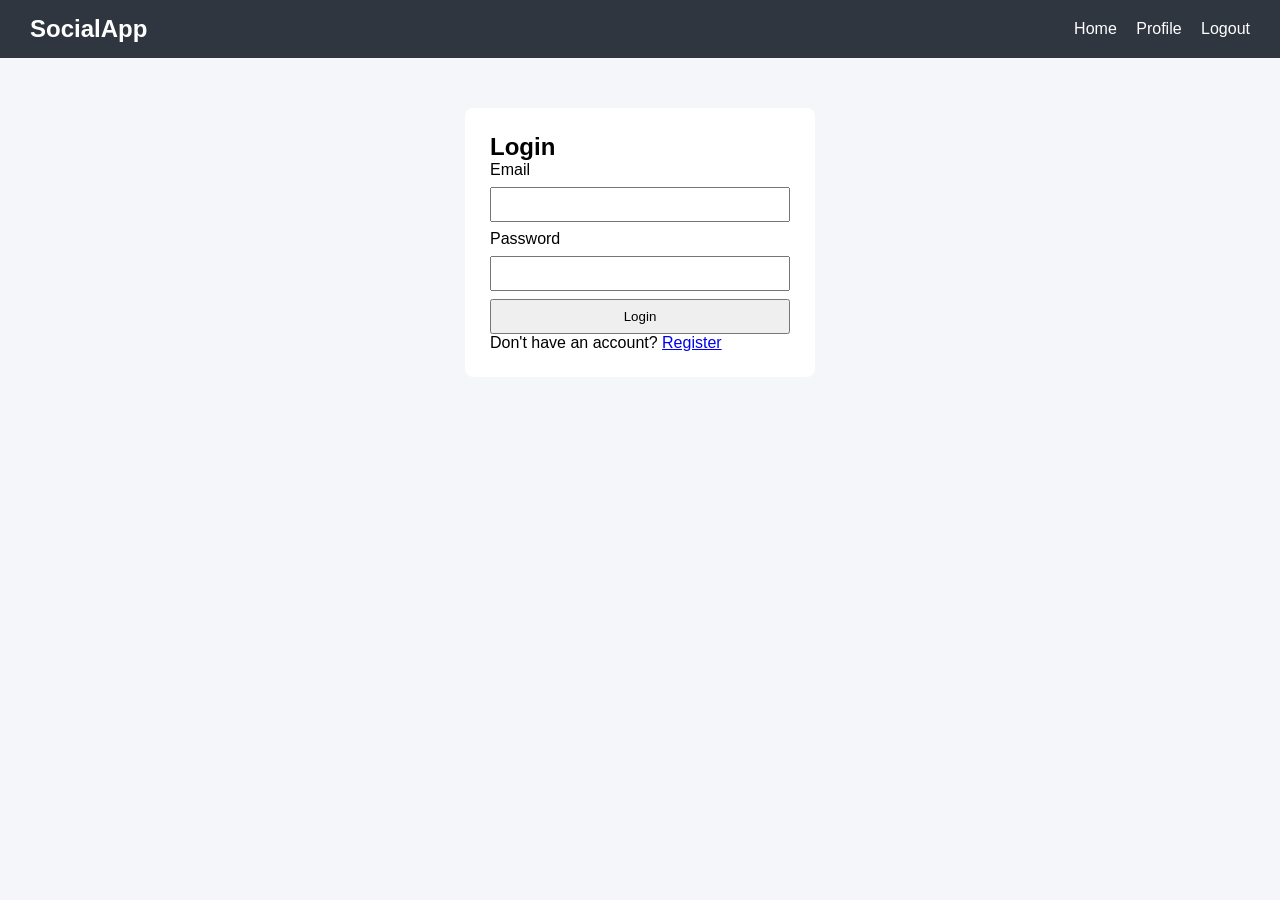
==== social-media-platform/login.html @ 4a555f67 "Added files" ====
<!DOCTYPE html>
<html lang="en">
<head>
    <meta charset="UTF-8">
    <meta name="viewport" content="width=device-width, initial-scale=1.0">
    <title>Login - SocialApp</title>
    <link rel="stylesheet" href="css/style.css">
</head>
<body>

    <nav class="navbar">
        <h1>SocialApp</h1>
        <div class="nav-links">
            <a href="index.html">Home</a>
            <a href="profile.html">Profile</a>
            <a href="login.html">Logout</a>
        </div>
    </nav>
    <main class="container">
    <section class="auth-form">
            <h2>Login</h2>
            <form id="loginForm">
                <label>Email</label>
                <input type="email" id="LoginEmail" required>
                <label>Password</label>
                <input type="password" id="LoginPassword" required>
                <button type="submit">Login</button>
            </form>
                <p>Don't have an account? <a href="register.html">Register</a></p>
        </section>
    </main>
    <script src="js/app.js"></script>
</body>
</html>
---- social-media-platform/css/style.css ----
* {
    margin: 0;
    padding: 0;
    box-sizing: border-box;
    font-family: Arial, Helvetica, sans-serif;
}
body {
    background: #f5f6fa;

}
.navbar {
    display: flex;
    justify-content: space-between;
    align-items: center;
    padding: 15px 30px;
    background: #2f3640;
    color: white;
}
.nav-links a{
    color: white;
    margin-left: 15px;
    text-decoration: none;
}

.nav-links a:hover{
    text-decoration: underline;
}
.container{
    width: 70%;
    margin: 30px auto;
}
.create-post {
    background: white;
    padding: 20px;
    margin-bottom: 20px;
    border-radius: 8px;
}

.create-post textarea {
    width: 100%;
    height: 70px;
    margin-top: 10px;
    padding: 10px;
}

.create-post button {
    margin-top: 10px;
    padding: 8px 15px;
    cursor: pointer;
}

.feed {
    background: white;
    padding: 20px;
    border-radius: 8px;
}
.profile-card {
    background: white;
    padding: 20px;
    border-radius: 8px;
    text-align: center;
    margin-bottom: 20px;
}

.profile-card img {
    border-radius: 50%;
    margin-bottom: 10px;
}

.auth-form {
    background: white;
    padding: 25px;
    width: 350px;
    margin: 50px auto;
    border-radius: 8px;
}
.auth-form input {
    width: 100%;
    padding: 8px;
    margin: 8px 0;
}

.auth-form button {
    padding: 8px;
    width: 100%;
    cursor: pointer;
}
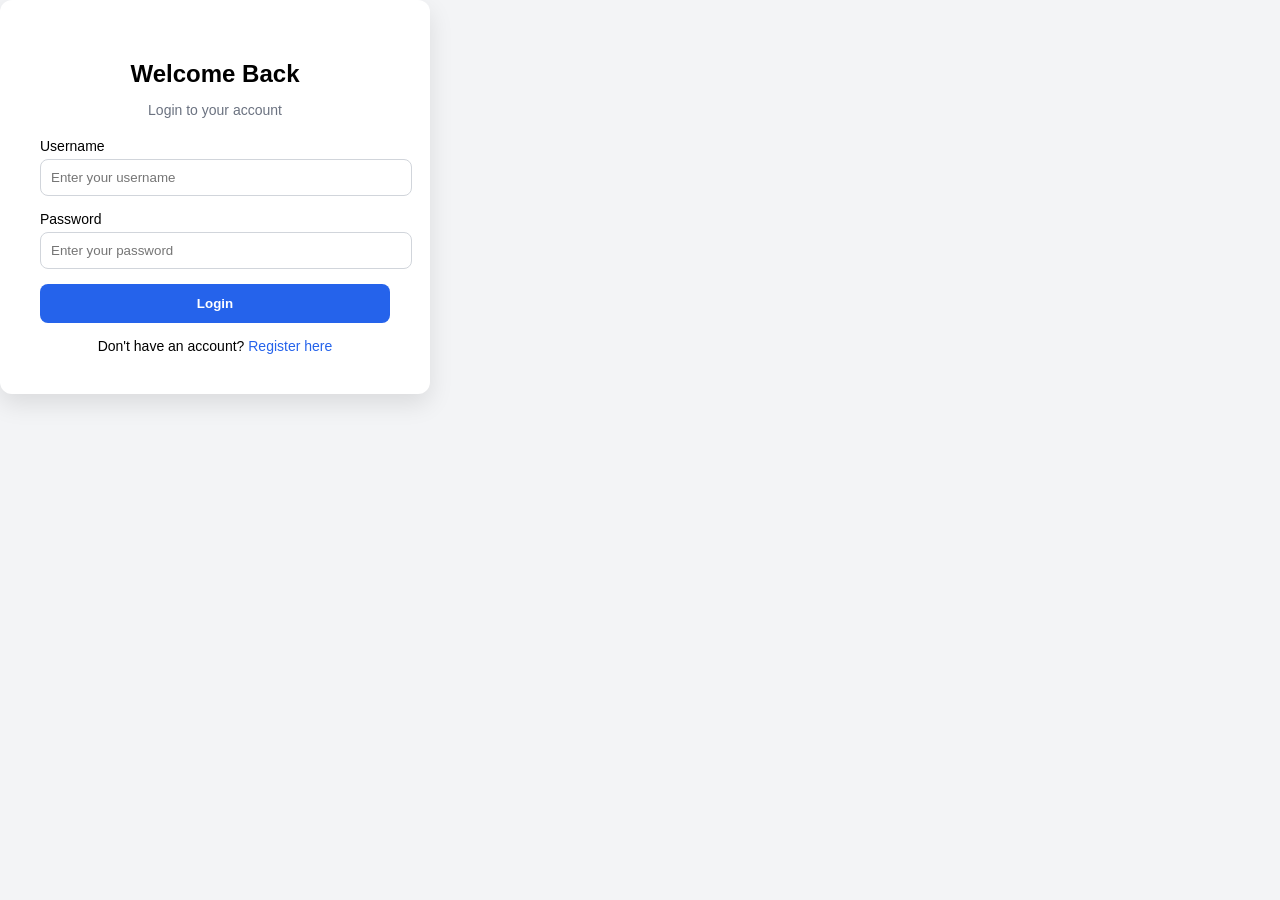
==== commit e9a0c312: "All features done" ====
--- a/social-media-platform/login.html
+++ b/social-media-platform/login.html
@@ -1,34 +1,34 @@
 <!DOCTYPE html>
-<html lang="en">
+<html>
 <head>
-    <meta charset="UTF-8">
-    <meta name="viewport" content="width=device-width, initial-scale=1.0">
-    <title>Login - SocialApp</title>
-    <link rel="stylesheet" href="css/style.css">
+  <link rel="stylesheet" href="css/style.css">
 </head>
 <body>
 
-    <nav class="navbar">
-        <h1>SocialApp</h1>
-        <div class="nav-links">
-            <a href="index.html">Home</a>
-            <a href="profile.html">Profile</a>
-            <a href="login.html">Logout</a>
-        </div>
-    </nav>
-    <main class="container">
-    <section class="auth-form">
-            <h2>Login</h2>
-            <form id="loginForm">
-                <label>Email</label>
-                <input type="email" id="LoginEmail" required>
-                <label>Password</label>
-                <input type="password" id="LoginPassword" required>
-                <button type="submit">Login</button>
-            </form>
-                <p>Don't have an account? <a href="register.html">Register</a></p>
-        </section>
-    </main>
-    <script src="js/app.js"></script>
+  <div class="auth-card">
+    <h2>Welcome Back</h2>
+    <p class="subtitle">Login to your account</p>
+
+    <form onsubmit="login(event)">
+      
+      <div class="input-group">
+        <label>Username</label>
+        <input id="username" placeholder="Enter your username" required>
+      </div>
+
+      <div class="input-group">
+        <label>Password</label>
+        <input id="password" type="password" placeholder="Enter your password" required>
+      </div>
+
+      <button class="btn">Login</button>
+    </form>
+
+    <div class="auth-link">
+      Don't have an account? <a href="register.html">Register here</a>
+    </div>
+  </div>
+
+  <script src="js/app.js"></script>
 </body>
 </html>
--- a/social-media-platform/css/style.css
+++ b/social-media-platform/css/style.css
@@ -1,87 +1,277 @@
-* {
-    margin: 0;
-    padding: 0;
-    box-sizing: border-box;
-    font-family: Arial, Helvetica, sans-serif;
-}
 body {
-    background: #f5f6fa;
-
-}
+  font-family: Arial, sans-serif;
+  background: #f3f4f6;
+  margin: 0;
+}
+
+
+.main-container {
+  width: 600px;
+  margin: 40px auto;
+}
+
+/* Card container */
+.auth-card {
+  background: white;
+  padding: 40px;
+  border-radius: 12px;
+  width: 350px;
+  box-shadow: 0 10px 25px rgba(0,0,0,0.1);
+  text-align: center;
+}
+
+/* Titles */
+.auth-card h2 {
+  margin-bottom: 5px;
+}
+
+.subtitle {
+  color: #6b7280;
+  font-size: 14px;
+  margin-bottom: 20px;
+}
+
+/* Inputs */
+.input-group {
+  text-align: left;
+  margin-bottom: 15px;
+}
+
+.input-group label {
+  font-size: 14px;
+  display: block;
+  margin-bottom: 5px;
+}
+
+.input-group input {
+  width: 100%;
+  padding: 10px;
+  border: 1px solid #d1d5db;
+  border-radius: 8px;
+}
+
+/* Button */
+.btn {
+  width: 100%;
+  padding: 12px;
+  border: none;
+  background: #2563eb;
+  color: white;
+  border-radius: 8px;
+  cursor: pointer;
+  font-weight: bold;
+}
+
+.btn:hover {
+  background: #1d4ed8;
+}
+
+/* Links */
+.auth-link {
+  margin-top: 15px;
+  font-size: 14px;
+}
+
+.auth-link a {
+  color: #2563eb;
+  text-decoration: none;
+}
+/* NAVBAR */
 .navbar {
-    display: flex;
-    justify-content: space-between;
-    align-items: center;
-    padding: 15px 30px;
-    background: #2f3640;
-    color: white;
-}
-.nav-links a{
-    color: white;
-    margin-left: 15px;
-    text-decoration: none;
-}
-
-.nav-links a:hover{
-    text-decoration: underline;
-}
-.container{
-    width: 70%;
-    margin: 30px auto;
-}
-.create-post {
-    background: white;
-    padding: 20px;
-    margin-bottom: 20px;
-    border-radius: 8px;
-}
-
-.create-post textarea {
-    width: 100%;
-    height: 70px;
-    margin-top: 10px;
-    padding: 10px;
-}
-
-.create-post button {
-    margin-top: 10px;
-    padding: 8px 15px;
-    cursor: pointer;
-}
-
-.feed {
-    background: white;
-    padding: 20px;
-    border-radius: 8px;
-}
+  display: flex;
+  justify-content: space-between;
+  padding: 15px 40px;
+  background: white;
+  width: 100%;
+  box-sizing: border-box;
+}
+
+.logo {
+  font-weight: bold;
+  color: #2563eb;
+  font-size: 20px;
+}
+
+.nav-links a {
+  margin-left: 15px;
+  text-decoration: none;
+  color: #374151;
+}
+
+/* MAIN */
+.main-container {
+  width: 600px;
+  margin: 30px auto;
+}
+
+/* POST BOX */
+textarea {
+  width: 100%;
+  height: 80px;
+  margin-top: 10px;
+  padding: 10px;
+  border-radius: 8px;
+  border: 1px solid #d1d5db;
+}
+
+.post-btn {
+  margin-top: 10px;
+  width: 100px;
+}
+
+/* POST CARD */
+.post-card {
+  background: white;
+  padding: 15px;
+  border-radius: 10px;
+  margin-top: 15px;
+  box-shadow: 0 5px 15px rgba(0,0,0,0.05);
+}
+
+.post-header {
+  display: flex;
+  align-items: center;
+  gap: 10px;
+}
+
+.avatar {
+  width: 40px;
+  height: 40px;
+  background: #9ca3af;
+  border-radius: 50%;
+  display: flex;
+  align-items: center;
+  justify-content: center;
+  color: white;
+}
+
+.post-time {
+  font-size: 12px;
+  color: gray;
+}
+
+.like-btn {
+  margin-top: 10px;
+  background: #fee2e2;
+  border: none;
+  padding: 6px 12px;
+  border-radius: 20px;
+  cursor: pointer;
+}
+.like-btn.liked {
+  background: #fecaca;
+  color: red;
+}
+/* PROFILE */
 .profile-card {
-    background: white;
-    padding: 20px;
-    border-radius: 8px;
-    text-align: center;
-    margin-bottom: 20px;
-}
-
-.profile-card img {
-    border-radius: 50%;
-    margin-bottom: 10px;
-}
-
-.auth-form {
-    background: white;
-    padding: 25px;
-    width: 350px;
-    margin: 50px auto;
-    border-radius: 8px;
-}
-.auth-form input {
-    width: 100%;
-    padding: 8px;
-    margin: 8px 0;
-}
-
-.auth-form button {
-    padding: 8px;
-    width: 100%;
-    cursor: pointer;
+  background: white;
+  padding: 20px;
+  border-radius: 12px;
+  margin-bottom: 20px;
+  box-shadow: 0 5px 15px rgba(0,0,0,0.05);
+}
+
+.profile-header {
+  display: flex;
+  gap: 20px;
+  align-items: center;
+}
+
+.profile-avatar {
+  width: 80px;
+  height: 80px;
+  background: orange;
+  color: white;
+  font-size: 28px;
+  border-radius: 50%;
+  display: flex;
+  align-items: center;
+  justify-content: center;
+}
+
+.profile-stats {
+  margin-top: 10px;
+  font-weight: bold;
+}
+.delete-btn {
+  margin-top: 10px;
+  background: #fee2e2;
+  border: none;
+  padding: 6px 12px;
+  border-radius: 8px;
+  cursor: pointer;
+  color: red;
+}
+.comments {
+  margin-top: 10px;
+}
+
+.comment {
+  font-size: 14px;
+  padding: 5px 0;
+  border-bottom: 1px solid #eee;
+}
+
+.comment-box {
+  display: flex;
+  gap: 5px;
+  margin-top: 10px;
+}
+
+.comment-box input {
+  flex: 1;
+  padding: 8px;
+}
+
+.comment-box button {
+  padding: 8px;
+  background: #2563eb;
+  color: white;
+  border: none;
+  border-radius: 5px;
+}
+.comment-toggle-btn {
+  margin-top: 10px;
+  background: #e5e7eb;
+  border: none;
+  padding: 6px 12px;
+  border-radius: 8px;
+  cursor: pointer;
+}
+
+.comments-section {
+  margin-top: 10px;
+  padding-top: 10px;
+  border-top: 1px solid #eee;
+}
+.follow-btn {
+  margin-top: 10px;
+  padding: 8px 15px;
+  background: #2563eb;
+  color: white;
+  border: none;
+  border-radius: 8px;
+  cursor: pointer;
+}
+
+.follow-btn:hover {
+  background: #1d4ed8;
+}
+.feed-tabs {
+  display: flex;
+  gap: 10px;
+  margin-bottom: 15px;
+}
+
+.feed-tabs button {
+  padding: 8px 15px;
+  border: none;
+  background: #e5e7eb;
+  border-radius: 8px;
+  cursor: pointer;
+}
+
+.feed-tabs button.active {
+  background: #2563eb;
+  color: white;
 }
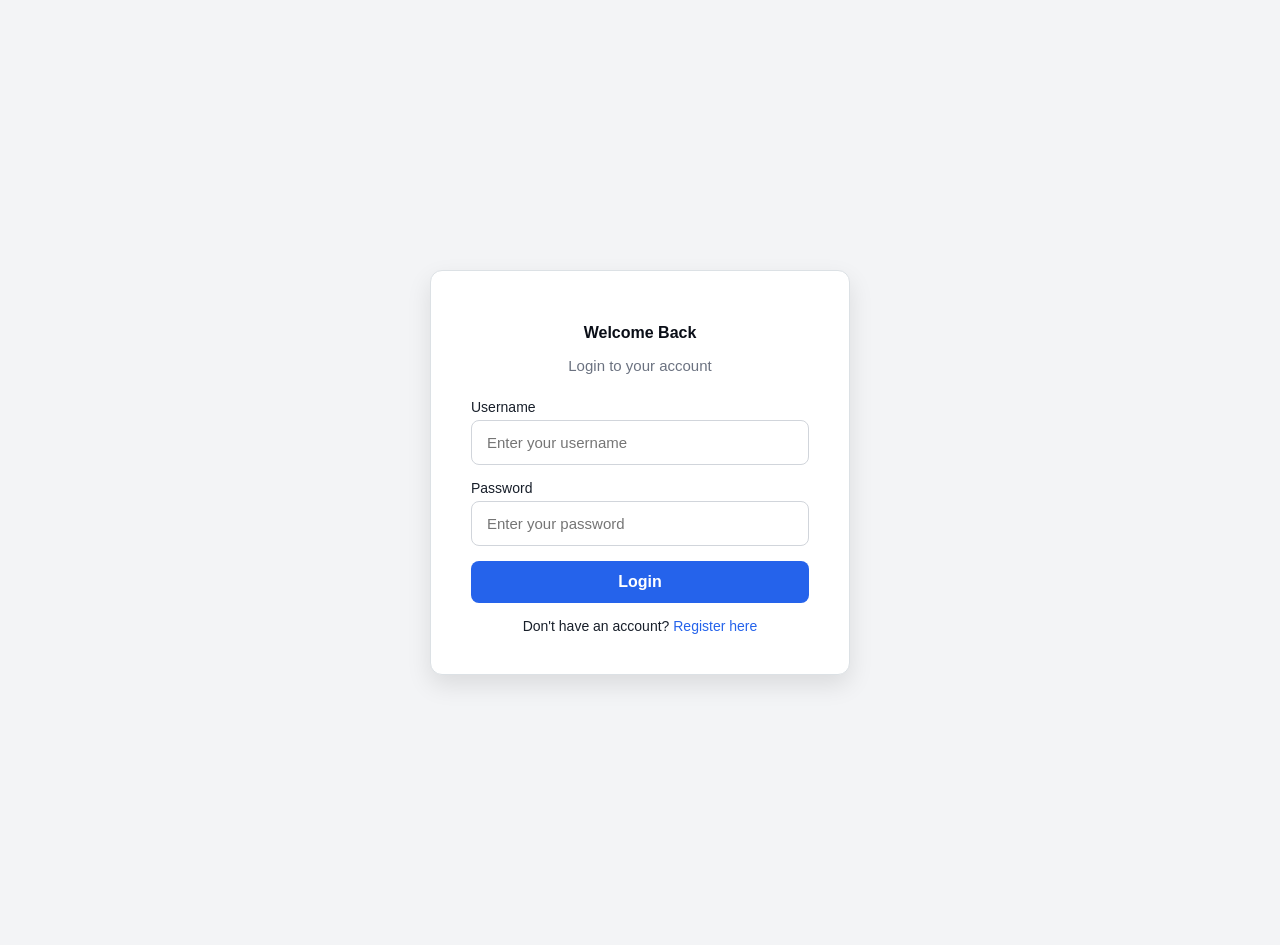
==== commit 43bf9e4b: "some_inhance_in_interface" ====
--- a/social-media-platform/login.html
+++ b/social-media-platform/login.html
@@ -3,8 +3,7 @@
 <head>
   <link rel="stylesheet" href="css/style.css">
 </head>
-<body>
-
+<body class="Auth">
   <div class="auth-card">
     <h2>Welcome Back</h2>
     <p class="subtitle">Login to your account</p>
--- a/social-media-platform/css/style.css
+++ b/social-media-platform/css/style.css
@@ -1,9 +1,19 @@
+* {
+  box-sizing: border-box;
+}
 body {
   font-family: Arial, sans-serif;
   background: #f3f4f6;
+  color: #181f2a;
   margin: 0;
 }
 
+.Auth {
+  display: flex;
+  align-items: center;
+  min-height: 105vh;
+  justify-content: center;
+}
 
 .main-container {
   width: 600px;
@@ -15,20 +25,26 @@
   background: white;
   padding: 40px;
   border-radius: 12px;
-  width: 350px;
+  width: 420px;
+  border: 1px solid #dce1e5;
   box-shadow: 0 10px 25px rgba(0,0,0,0.1);
   text-align: center;
 }
 
 /* Titles */
 .auth-card h2 {
-  margin-bottom: 5px;
+  margin-bottom: 9px;
+  font-weight: bold;
+  font-size: 16px;
 }
 
 .subtitle {
   color: #6b7280;
-  font-size: 14px;
-  margin-bottom: 20px;
+  font-size: 15px;
+  margin-bottom: 25px;
+}
+h2, h3 {
+  color: #0a0e17;
 }
 
 /* Inputs */
@@ -45,9 +61,14 @@
 
 .input-group input {
   width: 100%;
-  padding: 10px;
+  padding: 13px 15px;
   border: 1px solid #d1d5db;
   border-radius: 8px;
+  outline: none;
+  font-size: 15px;
+}
+.input-group input:focus {
+  border-color: #3e73e6;
 }
 
 /* Button */
@@ -59,11 +80,13 @@
   color: white;
   border-radius: 8px;
   cursor: pointer;
+  font-size: 16px;
   font-weight: bold;
 }
 
 .btn:hover {
   background: #1d4ed8;
+
 }
 
 /* Links */
@@ -80,28 +103,50 @@
 .navbar {
   display: flex;
   justify-content: space-between;
-  padding: 15px 40px;
-  background: white;
-  width: 100%;
+  padding: 14px 26px;
+  background: white;
+  width: 100%;
+  box-shadow: 0 2px 10px rgba(0, 0, 0, 0.04);
   box-sizing: border-box;
+  align-items: center;
 }
 
 .logo {
+  font-size: 27px;
   font-weight: bold;
   color: #2563eb;
-  font-size: 20px;
+}
+
+.nav-links {
+  display: flex;
+  gap: 16px;
+  align-items: center;
+  
 }
 
 .nav-links a {
-  margin-left: 15px;
+  font-size: 14px;
   text-decoration: none;
   color: #374151;
 }
+.nav-links a:hover {
+  color: #2e6df7;
+}
 
 /* MAIN */
+.card {
+  background: white;
+  padding: 18px;
+  border-radius: 13px;
+  margin-bottom: 20px;
+  border: 1px solid #dce1e5;
+  box-shadow: 0 4px 13px rgba(0,0,0,0.05);
+}
 .main-container {
-  width: 600px;
-  margin: 30px auto;
+  max-width: 765px;
+  margin: 20px auto;
+  width: 100%;
+
 }
 
 /* POST BOX */
@@ -109,22 +154,28 @@
   width: 100%;
   height: 80px;
   margin-top: 10px;
-  padding: 10px;
-  border-radius: 8px;
+  padding: 11px;
+  border-radius: 8px;
+  resize: none;
   border: 1px solid #d1d5db;
+  outline: none;
+}
+textarea:focus {
+  border-color: #165cf3;
 }
 
 .post-btn {
   margin-top: 10px;
-  width: 100px;
+  width: 97px;
 }
 
 /* POST CARD */
 .post-card {
   background: white;
   padding: 15px;
-  border-radius: 10px;
+  border-radius: 11px;
   margin-top: 15px;
+  border: 1px solid #dce1e5;
   box-shadow: 0 5px 15px rgba(0,0,0,0.05);
 }
 
@@ -135,14 +186,16 @@
 }
 
 .avatar {
-  width: 40px;
-  height: 40px;
+  width: 35px;
+  height: 35px;
   background: #9ca3af;
   border-radius: 50%;
   display: flex;
   align-items: center;
   justify-content: center;
-  color: white;
+  font-size: 15px;
+  color: white;
+
 }
 
 .post-time {
@@ -165,9 +218,10 @@
 /* PROFILE */
 .profile-card {
   background: white;
-  padding: 20px;
+  padding: 19px;
   border-radius: 12px;
   margin-bottom: 20px;
+  border: 1px solid #dce1e5;
   box-shadow: 0 5px 15px rgba(0,0,0,0.05);
 }
 
@@ -178,11 +232,11 @@
 }
 
 .profile-avatar {
-  width: 80px;
-  height: 80px;
+  width: 55px;
+  height: 55px;
   background: orange;
   color: white;
-  font-size: 28px;
+  font-size: 24px;
   border-radius: 50%;
   display: flex;
   align-items: center;
@@ -268,10 +322,25 @@
   border: none;
   background: #e5e7eb;
   border-radius: 8px;
-  cursor: pointer;
-}
-
+  font-size: 11px;
+  transition: 0.2s ease;
+  cursor: pointer;
+}
+.feed-tabs button:hover {
+  background: #dfe3e9;
+  color: #2056e8;
+}
 .feed-tabs button.active {
   background: #2563eb;
   color: white;
-}+}
+.comment-toggle-btn,
+.like-btn,
+.delete-btn {
+  transition: 0.3s ease;
+}
+.comment-toggle-btn:hover,
+.like-btn:hover,
+.delete-btn:hover {
+  opacity: 0.8;
+}
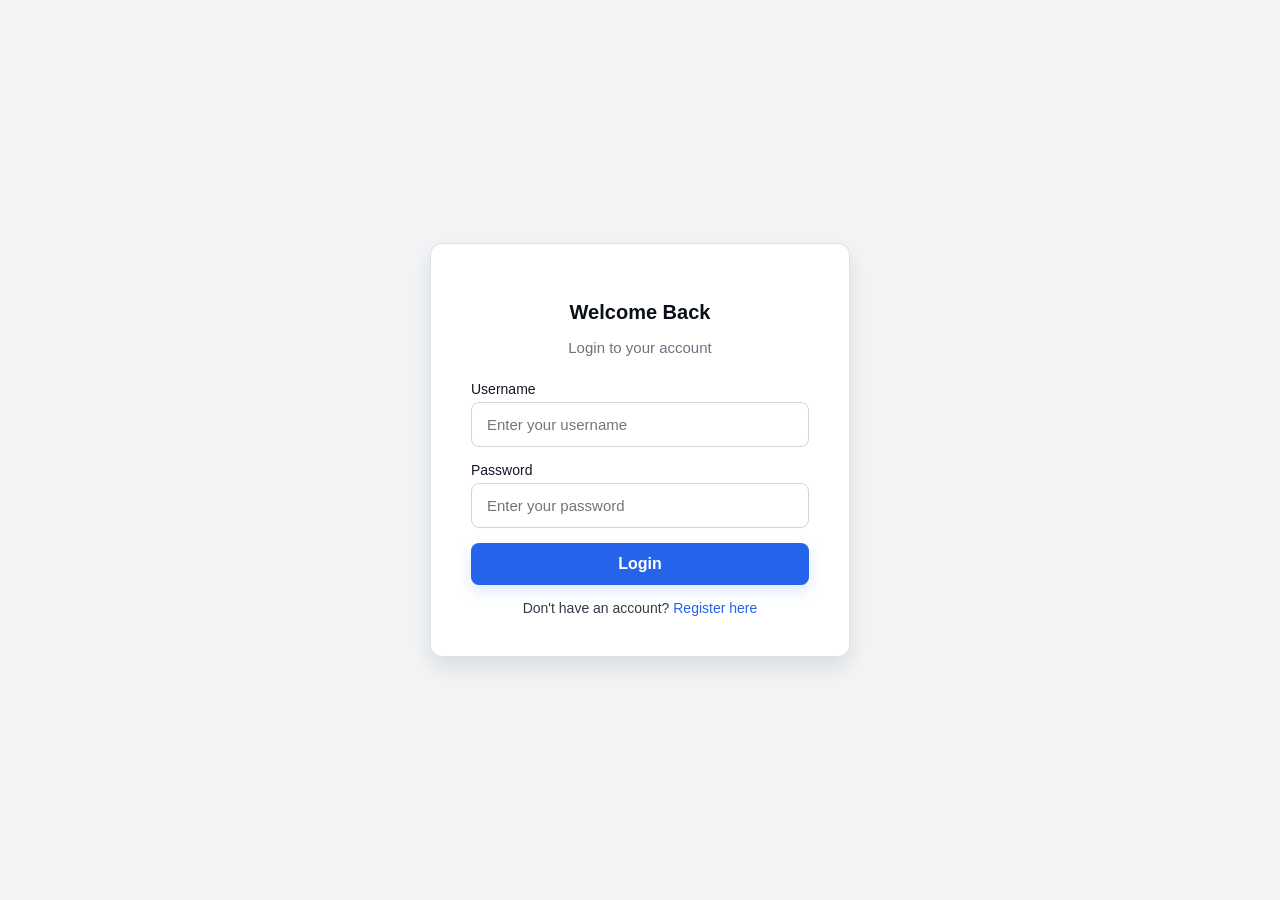
==== commit fc59806c: "last_update" ====
--- a/social-media-platform/login.html
+++ b/social-media-platform/login.html
@@ -30,4 +30,5 @@
 
   <script src="js/app.js"></script>
 </body>
-</html>+</html>
+<!--html-->
--- a/social-media-platform/css/style.css
+++ b/social-media-platform/css/style.css
@@ -4,14 +4,14 @@
 body {
   font-family: Arial, sans-serif;
   background: #f3f4f6;
-  color: #181f2a;
+  color: #111827;
   margin: 0;
 }
 
 .Auth {
   display: flex;
-  align-items: center;
-  min-height: 105vh;
+  min-height: 100vh;
+  align-items: center;
   justify-content: center;
 }
 
@@ -34,8 +34,8 @@
 /* Titles */
 .auth-card h2 {
   margin-bottom: 9px;
-  font-weight: bold;
-  font-size: 16px;
+  font-weight: 800;
+  font-size: 20px;
 }
 
 .subtitle {
@@ -92,12 +92,15 @@
 /* Links */
 .auth-link {
   margin-top: 15px;
+  color: #333b49;
+  text-align: center;
   font-size: 14px;
 }
 
 .auth-link a {
   color: #2563eb;
   text-decoration: none;
+  font-weight: 500;
 }
 /* NAVBAR */
 .navbar {
@@ -109,6 +112,7 @@
   box-shadow: 0 2px 10px rgba(0, 0, 0, 0.04);
   box-sizing: border-box;
   align-items: center;
+  
 }
 
 .logo {
@@ -130,7 +134,7 @@
   color: #374151;
 }
 .nav-links a:hover {
-  color: #2e6df7;
+  color: #2563eb;
 }
 
 /* MAIN */
@@ -161,7 +165,7 @@
   outline: none;
 }
 textarea:focus {
-  border-color: #165cf3;
+  border-color: #2563eb;
 }
 
 .post-btn {
@@ -174,6 +178,7 @@
   background: white;
   padding: 15px;
   border-radius: 11px;
+  color: #111827;
   margin-top: 15px;
   border: 1px solid #dce1e5;
   box-shadow: 0 5px 15px rgba(0,0,0,0.05);
@@ -214,6 +219,7 @@
 .like-btn.liked {
   background: #fecaca;
   color: red;
+  
 }
 /* PROFILE */
 .profile-card {
@@ -344,3 +350,16 @@
 .delete-btn:hover {
   opacity: 0.8;
 }
+.follow-btn,
+.post-btn,
+.btn,
+.comment-box button {
+  transition: 0.3s ease;
+}
+
+.follow-btn,
+.post-btn,
+.btn,
+.comment-box button  {
+  box-shadow: 0 6px 15px rgba(59, 130, 246, 0.18);
+}
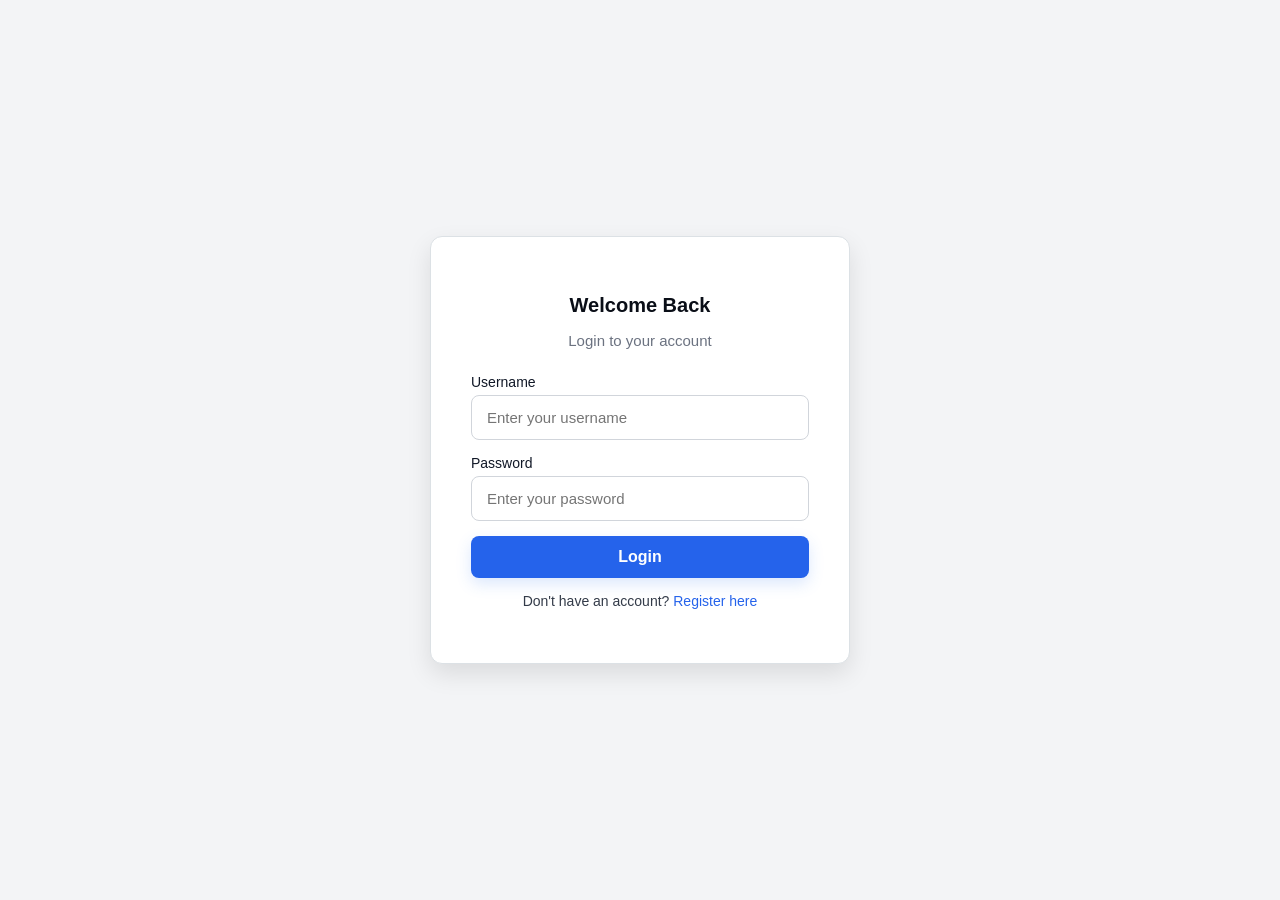
==== commit 8f0759c3: "added semantic tags" ====
--- a/social-media-platform/login.html
+++ b/social-media-platform/login.html
@@ -1,34 +1,43 @@
 <!DOCTYPE html>
-<html>
+<html lang="en">
+
 <head>
+  <meta charset="UTF-8">
+  <meta name="viewport" content="width=device-width, initial-scale=1.0">
+  <title>Login</title>
   <link rel="stylesheet" href="css/style.css">
 </head>
+
 <body class="Auth">
-  <div class="auth-card">
-    <h2>Welcome Back</h2>
-    <p class="subtitle">Login to your account</p>
+  <main>
+    <section class="auth-card" aria-labelledby="login-heading">
+      <header>
+        <h2 id="login-heading">Welcome Back</h2>
+        <p class="subtitle">Login to your account</p>
+      </header>
 
-    <form onsubmit="login(event)">
-      
-      <div class="input-group">
-        <label>Username</label>
-        <input id="username" placeholder="Enter your username" required>
-      </div>
+      <form onsubmit="login(event)">
+        <div class="input-group">
+          <label for="username">Username</label>
+          <input id="username" placeholder="Enter your username" required>
+        </div>
 
-      <div class="input-group">
-        <label>Password</label>
-        <input id="password" type="password" placeholder="Enter your password" required>
-      </div>
+        <div class="input-group">
+          <label for="password">Password</label>
+          <input id="password" type="password" placeholder="Enter your password" required>
+        </div>
 
-      <button class="btn">Login</button>
-    </form>
+        <button class="btn">Login</button>
+      </form>
 
-    <div class="auth-link">
-      Don't have an account? <a href="register.html">Register here</a>
-    </div>
-  </div>
+      <p class="auth-link">
+        Don't have an account? <a href="register.html">Register here</a>
+      </p>
+    </section>
+  </main>
 
   <script src="js/app.js"></script>
 </body>
+
 </html>
 <!--html-->
